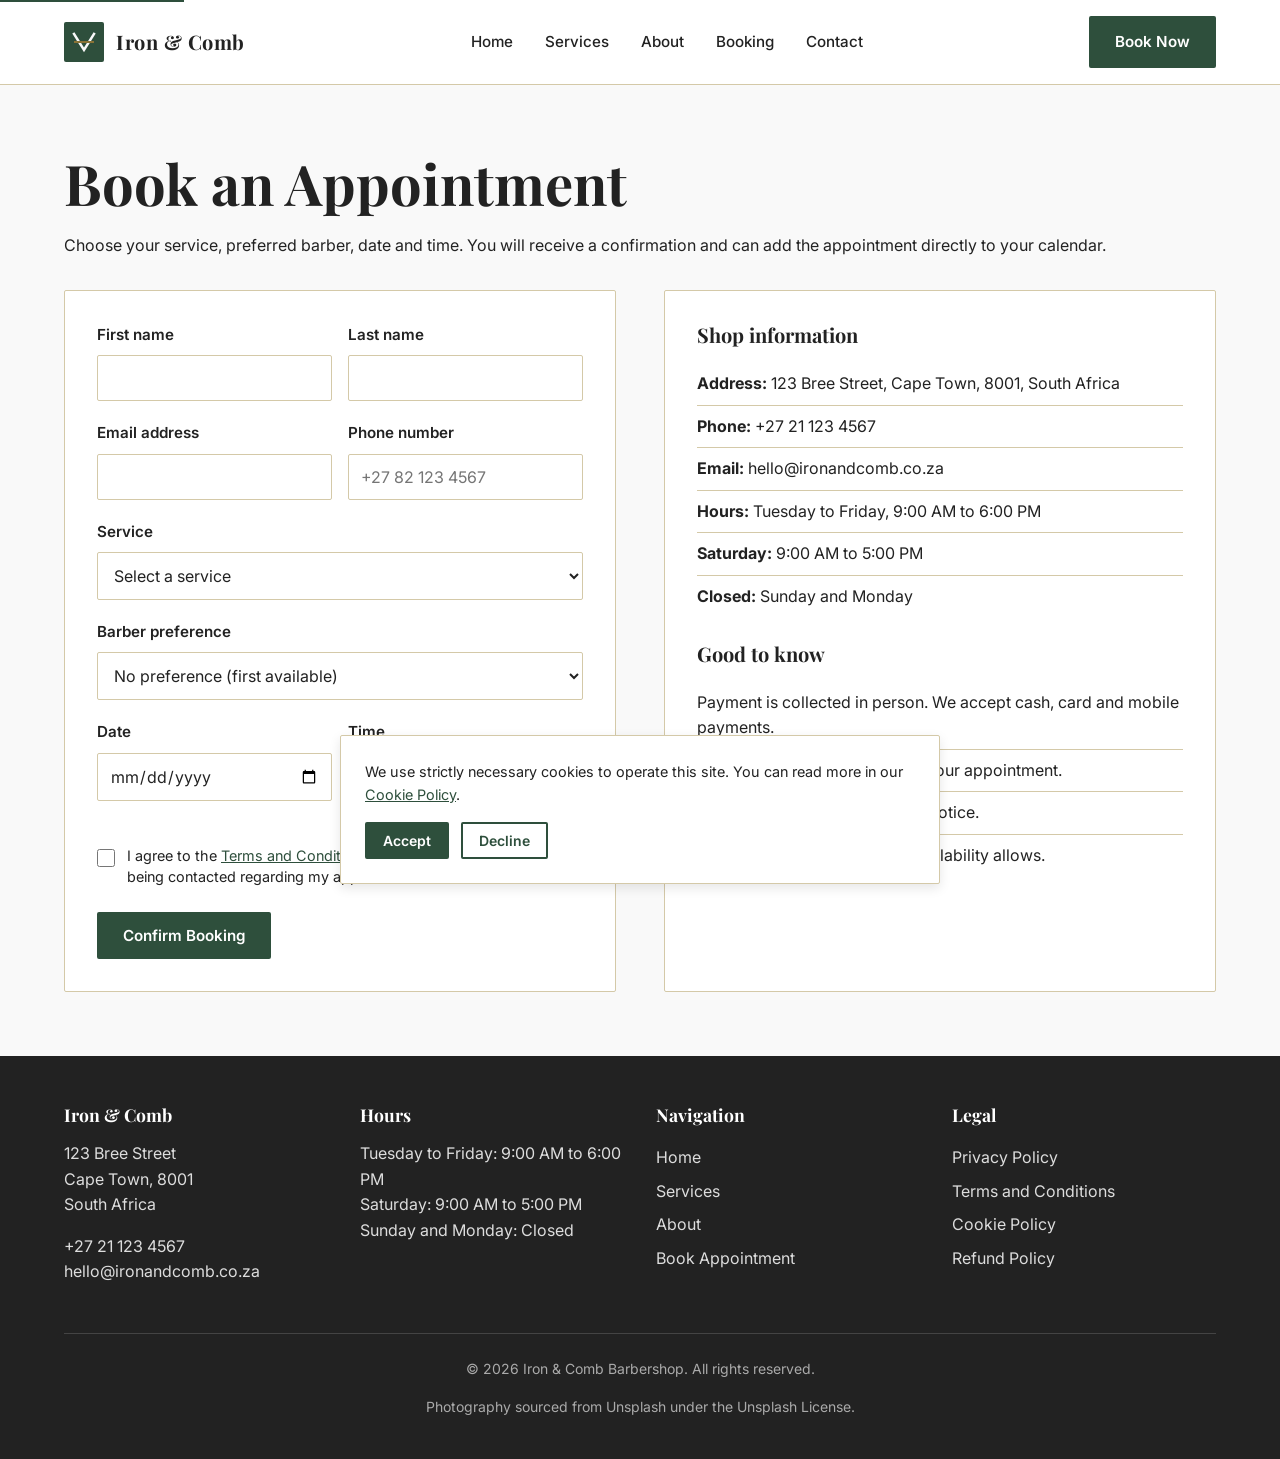
==== booking.html @ 12a13edd "Initial commit" ====
<!-- Head and Header remain identical -->
<!DOCTYPE html>
<html lang="en-ZA">
<head>
  <meta charset="UTF-8">
  <meta name="viewport" content="width=device-width, initial-scale=1.0">
  <title>Book an Appointment | Iron & Comb Barbershop</title>
  <meta name="description" content="Book a haircut, fade, beard trim or shave at Iron & Comb Barbershop in Cape Town. Choose your service, barber, date and time.">
  <link rel="icon" type="image/x-icon" href="/favicon.ico">
  <link rel="apple-touch-icon" href="/apple-touch-icon.png">
  <link href="https://fonts.googleapis.com/css2?family=Inter:wght@400;500;600;700&family=Playfair+Display:wght@700&display=swap" rel="stylesheet">
  <link rel="stylesheet" href="styles.css">
</head>
<body>
  <a href="#main" class="skip-link">Skip to main content</a>
  <header class="site-header">
    <div class="header-inner">
      <a href="/" class="logo" aria-label="Iron and Comb home">
        <span class="logo-mark" aria-hidden="true"><svg width="40" height="40" viewBox="0 0 40 40" fill="none"><rect width="40" height="40" rx="2" fill="#2E4F3C"/><path d="M10 12 L20 28 L30 12" stroke="#F9F9F9" stroke-width="2.5" fill="none" stroke-linecap="square"/><line x1="10" y1="20" x2="30" y2="20" stroke="#8A7336" stroke-width="2"/></svg></span>
        <span class="logo-text">Iron &amp; Comb</span>
      </a>
      <nav class="main-nav" aria-label="Primary"><ul><li><a href="/">Home</a></li><li><a href="/services.html">Services</a></li><li><a href="/about.html">About</a></li><li><a href="/booking.html">Booking</a></li><li><a href="/booking.html#contact">Contact</a></li></ul></nav>
      <a href="/booking.html" class="btn header-cta">Book Now</a>
      <button class="menu-toggle" aria-label="Toggle menu" aria-expanded="false"><svg viewBox="0 0 24 24" fill="none" stroke-width="2" stroke-linecap="square"><line x1="3" y1="6" x2="21" y2="6"/><line x1="3" y1="12" x2="21" y2="12"/><line x1="3" y1="18" x2="21" y2="18"/></svg></button>
    </div>
  </header>

  <main id="main">
    <section>
      <div class="container">
        <h1>Book an Appointment</h1>
        <p>Choose your service, preferred barber, date and time. You will receive a confirmation and can add the appointment directly to your calendar.</p>

        <div class="booking-layout">
          <form class="booking-form" id="bookingForm" novalidate>
            <!-- Form fields remain identical to previous version -->
            <div class="form-row">
              <div class="form-group">
                <label for="firstName">First name</label>
                <input type="text" id="firstName" name="firstName" required autocomplete="given-name">
                <div class="form-error" id="error-firstName" role="alert"></div>
              </div>
              <div class="form-group">
                <label for="lastName">Last name</label>
                <input type="text" id="lastName" name="lastName" required autocomplete="family-name">
                <div class="form-error" id="error-lastName" role="alert"></div>
              </div>
            </div>

            <div class="form-row">
              <div class="form-group">
                <label for="email">Email address</label>
                <input type="email" id="email" name="email" required autocomplete="email">
                <div class="form-error" id="error-email" role="alert"></div>
              </div>
              <div class="form-group">
                <label for="phone">Phone number</label>
                <input type="tel" id="phone" name="phone" required autocomplete="tel" placeholder="+27 82 123 4567">
                <div class="form-error" id="error-phone" role="alert"></div>
              </div>
            </div>

            <div class="form-group">
              <label for="service">Service</label>
              <select id="service" name="service" required>
                <option value="">Select a service</option>
                <option value="classic">Classic Haircut (R250)</option>
                <option value="fade">Skin Fade (R300)</option>
                <option value="beard">Beard Trim (R150)</option>
                <option value="shave">Hot Towel Shave (R350)</option>
                <option value="kids">Kids Cut (R180)</option>
                <option value="full">The Full Service (R550)</option>
              </select>
              <div class="form-error" id="error-service" role="alert"></div>
            </div>

            <div class="form-group">
              <label for="barber">Barber preference</label>
              <select id="barber" name="barber">
                <option value="no-preference">No preference (first available)</option>
                <option value="marcus">Marcus Cole</option>
                <option value="elena">Elena Rostova</option>
                <option value="david">David Okafor</option>
              </select>
            </div>

            <div class="form-row">
              <div class="form-group">
                <label for="bookingDate">Date</label>
                <input type="date" id="bookingDate" name="date" required>
                <div class="form-error" id="error-date" role="alert"></div>
              </div>
              <div class="form-group">
                <label for="bookingTime">Time</label>
                <select id="bookingTime" name="time" required>
                  <option value="">Select a time</option>
                  <option value="09:00">9:00 AM</option>
                  <option value="09:45">9:45 AM</option>
                  <option value="10:30">10:30 AM</option>
                  <option value="11:15">11:15 AM</option>
                  <option value="12:00">12:00 PM</option>
                  <option value="13:00">1:00 PM</option>
                  <option value="13:45">1:45 PM</option>
                  <option value="14:30">2:30 PM</option>
                  <option value="15:15">3:15 PM</option>
                  <option value="16:00">4:00 PM</option>
                  <option value="16:45">4:45 PM</option>
                </select>
                <div class="form-error" id="error-time" role="alert"></div>
              </div>
            </div>

            <div class="form-consent">
              <input type="checkbox" id="termsConsent" name="consent" required>
              <label for="termsConsent">
                I agree to the <a href="/terms.html" target="_blank" rel="noopener">Terms and Conditions</a> and
                <a href="/privacy.html" target="_blank" rel="noopener">Privacy Policy</a>. I consent to being contacted regarding my appointment.
              </label>
            </div>
            <div class="form-error" id="error-consent" role="alert"></div>

            <button type="submit" class="btn">Confirm Booking</button>
          </form>

          <aside class="booking-info" id="contact">
            <h3>Shop information</h3>
            <ul>
              <li><strong>Address:</strong> 123 Bree Street, Cape Town, 8001, South Africa</li>
              <li><strong>Phone:</strong> +27 21 123 4567</li>
              <li><strong>Email:</strong> hello@ironandcomb.co.za</li>
              <li><strong>Hours:</strong> Tuesday to Friday, 9:00 AM to 6:00 PM</li>
              <li><strong>Saturday:</strong> 9:00 AM to 5:00 PM</li>
              <li><strong>Closed:</strong> Sunday and Monday</li>
            </ul>
            <h3 style="margin-top: 1.5rem;">Good to know</h3>
            <ul>
              <li>Payment is collected in person. We accept cash, card and mobile payments.</li>
              <li>Please arrive 5 minutes before your appointment.</li>
              <li>Cancellations require 24 hours notice.</li>
              <li>Walk-ins are welcome when availability allows.</li>
            </ul>
          </aside>
        </div>

        <div class="booking-success" id="bookingSuccess">
          <h2>Booking confirmed</h2>
          <p>Thank you. Your appointment details are below. You can add them to your calendar using the button.</p>
          <div class="booking-summary" id="bookingSummary"></div>
          <button type="button" class="btn" id="downloadCalendar">Add to Calendar</button>
          <p style="margin-top: 1.5rem;"><a href="/">Return to homepage</a></p>
        </div>
      </div>
    </section>
  </main>

  <!-- Footer, Modal, and Cookie Banner identical to index.html -->
  <footer class="site-footer">
    <div class="container">
      <div class="footer-grid">
        <div><h4>Iron &amp; Comb</h4><p>123 Bree Street<br>Cape Town, 8001<br>South Africa</p><p>+27 21 123 4567<br>hello@ironandcomb.co.za</p></div>
        <div><h4>Hours</h4><p>Tuesday to Friday: 9:00 AM to 6:00 PM<br>Saturday: 9:00 AM to 5:00 PM<br>Sunday and Monday: Closed</p></div>
        <div><h4>Navigation</h4><ul><li><a href="/">Home</a></li><li><a href="/services.html">Services</a></li><li><a href="/about.html">About</a></li><li><a href="/booking.html">Book Appointment</a></li></ul></div>
        <div><h4>Legal</h4><ul><li><a href="/privacy.html">Privacy Policy</a></li><li><a href="/terms.html">Terms and Conditions</a></li><li><a href="/cookies.html">Cookie Policy</a></li><li><a href="/refunds.html">Refund Policy</a></li></ul></div>
      </div>
      <div class="footer-bottom"><p>&copy; <span id="year"></span> Iron &amp; Comb Barbershop. All rights reserved.</p><p>Photography sourced from Unsplash under the Unsplash License.</p></div>
    </div>
  </footer>

  <div class="modal-overlay" id="promoModal" role="dialog" aria-modal="true" aria-labelledby="promoTitle">
    <div class="modal">
      <button class="modal-close" id="modalClose" aria-label="Close promotion">&times;</button>
      <h2 id="promoTitle">First visit with us?</h2>
      <p>Mention this page when you arrive and receive a complimentary hot towel with any haircut or shave.</p>
      <a href="/booking.html" class="btn">Book Your Appointment</a>
    </div>
  </div>

  <div class="cookie-banner" id="cookieBanner" role="dialog" aria-label="Cookie consent">
    <p>We use strictly necessary cookies to operate this site. You can read more in our <a href="/cookies.html">Cookie Policy</a>.</p>
    <div class="cookie-actions">
      <button class="btn" id="cookieAccept">Accept</button>
      <button class="btn btn-secondary" id="cookieDecline">Decline</button>
    </div>
  </div>

  <script src="main.js"></script>
  <script>document.getElementById('year').textContent = new Date().getFullYear();</script>
</body>
</html>
---- styles.css ----
/* === RESET & BASE === */
*, *::before, *::after {
    box-sizing: border-box;
    margin: 0;
    padding: 0;
  }
  
  :root {
    --color-bg: #F9F9F9;
    --color-surface: #FFFFFF;
    --color-text: #222222;
    --color-text-muted: #555555;
    --color-accent: #2E4F3C;
    --color-accent-hover: #1F3628;
    --color-border: #D4C9A8;
    --color-brass: #8A7336;
    --color-error: #8B2E2E;
    --font-heading: 'Playfair Display', Georgia, serif;
    --font-body: 'Inter', -apple-system, BlinkMacSystemFont, sans-serif;
    --radius: 2px;
    --container: 1200px;
  }
  
  html {
    scroll-behavior: smooth;
  }
  
  body {
    font-family: var(--font-body);
    background: var(--color-bg);
    color: var(--color-text);
    line-height: 1.6;
    -webkit-font-smoothing: antialiased;
  }
  
  /* === ACCESSIBILITY === */
  *:focus-visible {
    outline: 3px solid var(--color-accent);
    outline-offset: 2px;
  }
  
  .skip-link {
    position: absolute;
    top: -40px;
    left: 0;
    background: var(--color-accent);
    color: #fff;
    padding: 8px 16px;
    z-index: 1000;
    text-decoration: none;
  }
  .skip-link:focus {
    top: 0;
  }
  
  .sr-only {
    position: absolute;
    width: 1px;
    height: 1px;
    padding: 0;
    margin: -1px;
    overflow: hidden;
    clip: rect(0,0,0,0);
    border: 0;
  }
  
  /* === TYPOGRAPHY === */
  h1, h2, h3, h4 {
    font-family: var(--font-heading);
    font-weight: 700;
    line-height: 1.2;
    color: var(--color-text);
  }
  h1 { font-size: clamp(2rem, 5vw, 3.5rem); margin-bottom: 1rem; }
  h2 { font-size: clamp(1.5rem, 3.5vw, 2.25rem); margin-bottom: 1rem; }
  h3 { font-size: 1.25rem; margin-bottom: 0.5rem; }
  p { margin-bottom: 1rem; }
  a { color: var(--color-accent); text-decoration: underline; }
  a:hover { color: var(--color-accent-hover); }
  
  /* === LAYOUT === */
  .container {
    max-width: var(--container);
    margin: 0 auto;
    padding: 0 1.5rem;
  }
  section {
    padding: 4rem 0;
  }
  
  /* === HEADER === */
  .site-header {
    background: var(--color-surface);
    border-bottom: 1px solid var(--color-border);
    position: sticky;
    top: 0;
    z-index: 100;
  }
  .header-inner {
    display: flex;
    align-items: center;
    justify-content: space-between;
    padding: 1rem 1.5rem;
    max-width: var(--container);
    margin: 0 auto;
  }
  .logo {
    display: flex;
    align-items: center;
    gap: 0.75rem;
    text-decoration: none;
    color: var(--color-text);
  }
  .logo-mark {
    width: 40px;
    height: 40px;
    display: inline-flex;
    align-items: center;
    justify-content: center;
  }
  .logo-text {
    font-family: var(--font-heading);
    font-size: 1.25rem;
    font-weight: 700;
    letter-spacing: 0.5px;
  }
  
  .main-nav ul {
    display: flex;
    gap: 2rem;
    list-style: none;
  }
  .main-nav a {
    text-decoration: none;
    color: var(--color-text);
    font-weight: 500;
    font-size: 0.95rem;
  }
  .main-nav a:hover {
    color: var(--color-accent);
  }
  
  .btn {
    display: inline-block;
    padding: 0.75rem 1.5rem;
    border: 2px solid var(--color-accent);
    border-radius: var(--radius);
    background: var(--color-accent);
    color: #fff;
    font-weight: 600;
    text-decoration: none;
    cursor: pointer;
    font-size: 0.95rem;
    transition: background 0.15s ease, color 0.15s ease;
    font-family: var(--font-body);
  }
  .btn:hover {
    background: var(--color-accent-hover);
    color: #fff;
  }
  .btn-secondary {
    background: transparent;
    color: var(--color-accent);
  }
  .btn-secondary:hover {
    background: var(--color-accent);
    color: #fff;
  }
  
  .menu-toggle {
    display: none;
    background: none;
    border: none;
    cursor: pointer;
    padding: 0.5rem;
  }
  .menu-toggle svg {
    width: 28px;
    height: 28px;
    stroke: var(--color-text);
  }
  
  /* === HERO === */
  .hero {
    background: linear-gradient(rgba(0,0,0,0.55), rgba(0,0,0,0.55)), url('images/hero.jpg') center/cover no-repeat;
    color: #fff;
    padding: 6rem 0;
    text-align: center;
  }
  .hero h1 {
    color: #fff;
    max-width: 720px;
    margin: 0 auto 1rem;
  }
  .hero p {
    max-width: 600px;
    margin: 0 auto 2rem;
    font-size: 1.125rem;
  }
  .hero-actions {
    display: flex;
    gap: 1rem;
    justify-content: center;
    flex-wrap: wrap;
  }
  .hero .btn-secondary {
    color: #fff;
    border-color: #fff;
  }
  .hero .btn-secondary:hover {
    background: #fff;
    color: var(--color-text);
  }
  
  /* === SERVICES === */
  .services-grid {
    display: grid;
    grid-template-columns: repeat(auto-fit, minmax(280px, 1fr));
    gap: 2rem;
    margin-top: 2rem;
  }
  .service-card {
    background: var(--color-surface);
    border: 1px solid var(--color-border);
    border-radius: var(--radius);
    padding: 2rem;
  }
  .service-card h3 {
    font-family: var(--font-heading);
    margin-bottom: 0.5rem;
  }
  .service-price {
    font-size: 1.5rem;
    font-weight: 700;
    color: var(--color-accent);
    margin: 1rem 0;
  }
  .service-card ul {
    list-style: none;
    margin-top: 1rem;
  }
  .service-card li {
    padding: 0.25rem 0;
    padding-left: 1.25rem;
    position: relative;
    font-size: 0.95rem;
  }
  .service-card li::before {
    content: '';
    position: absolute;
    left: 0;
    top: 0.75rem;
    width: 6px;
    height: 6px;
    background: var(--color-accent);
  }
  
  /* === ABOUT === */
  .about-grid {
    display: grid;
    grid-template-columns: 1fr 1fr;
    gap: 3rem;
    align-items: center;
  }
  .about-grid img {
    width: 100%;
    height: auto;
    border-radius: var(--radius);
    display: block;
  }
  .barbers-grid {
    display: grid;
    grid-template-columns: repeat(auto-fit, minmax(260px, 1fr));
    gap: 2rem;
    margin-top: 2rem;
  }
  .barber-card {
    background: var(--color-surface);
    border: 1px solid var(--color-border);
    border-radius: var(--radius);
    overflow: hidden;
  }
  .barber-card img {
    width: 100%;
    height: 280px;
    object-fit: cover;
    display: block;
  }
  .barber-card-body {
    padding: 1.5rem;
  }
  .barber-card h3 {
    font-family: var(--font-heading);
  }
  .barber-role {
    color: var(--color-brass);
    font-size: 0.9rem;
    font-weight: 600;
    text-transform: uppercase;
    letter-spacing: 0.5px;
    margin-bottom: 0.75rem;
  }
  
  /* === BOOKING FORM === */
  .booking-layout {
    display: grid;
    grid-template-columns: 1fr 1fr;
    gap: 3rem;
    margin-top: 2rem;
  }
  .booking-info {
    background: var(--color-surface);
    border: 1px solid var(--color-border);
    border-radius: var(--radius);
    padding: 2rem;
  }
  .booking-info h3 {
    margin-bottom: 1rem;
  }
  .booking-info ul {
    list-style: none;
  }
  .booking-info li {
    padding: 0.5rem 0;
    border-bottom: 1px solid var(--color-border);
  }
  .booking-info li:last-child {
    border-bottom: none;
  }
  
  .booking-form {
    background: var(--color-surface);
    border: 1px solid var(--color-border);
    border-radius: var(--radius);
    padding: 2rem;
  }
  .form-group {
    margin-bottom: 1.25rem;
  }
  .form-group label {
    display: block;
    font-weight: 600;
    margin-bottom: 0.5rem;
    font-size: 0.95rem;
  }
  .form-group input,
  .form-group select,
  .form-group textarea {
    width: 100%;
    padding: 0.75rem;
    border: 1px solid var(--color-border);
    border-radius: var(--radius);
    font-family: var(--font-body);
    font-size: 1rem;
    background: #fff;
    color: var(--color-text);
  }
  .form-group input:focus,
  .form-group select:focus,
  .form-group textarea:focus {
    border-color: var(--color-accent);
  }
  .form-row {
    display: grid;
    grid-template-columns: 1fr 1fr;
    gap: 1rem;
  }
  .form-consent {
    display: flex;
    gap: 0.75rem;
    align-items: flex-start;
    margin: 1.5rem 0;
  }
  .form-consent input[type="checkbox"] {
    margin-top: 0.25rem;
    width: 18px;
    height: 18px;
    flex-shrink: 0;
  }
  .form-consent label {
    font-size: 0.9rem;
    font-weight: 400;
    line-height: 1.5;
  }
  .form-error {
    color: var(--color-error);
    font-size: 0.875rem;
    margin-top: 0.25rem;
    display: none;
  }
  .form-error.visible {
    display: block;
  }
  
  .booking-success {
    display: none;
    background: var(--color-surface);
    border: 2px solid var(--color-accent);
    border-radius: var(--radius);
    padding: 2rem;
    text-align: center;
  }
  .booking-success.visible {
    display: block;
  }
  .booking-summary {
    background: var(--color-bg);
    border: 1px solid var(--color-border);
    border-radius: var(--radius);
    padding: 1.5rem;
    margin: 1.5rem 0;
    text-align: left;
  }
  .booking-summary dl {
    display: grid;
    grid-template-columns: auto 1fr;
    gap: 0.5rem 1rem;
  }
  .booking-summary dt {
    font-weight: 600;
  }
  
  /* === FOOTER === */
  .site-footer {
    background: var(--color-text);
    color: #ddd;
    padding: 3rem 0 1.5rem;
  }
  .footer-grid {
    display: grid;
    grid-template-columns: repeat(auto-fit, minmax(220px, 1fr));
    gap: 2rem;
    margin-bottom: 2rem;
  }
  .footer-grid h4 {
    color: #fff;
    font-family: var(--font-heading);
    margin-bottom: 1rem;
    font-size: 1.1rem;
  }
  .footer-grid ul {
    list-style: none;
  }
  .footer-grid li {
    padding: 0.25rem 0;
  }
  .footer-grid a {
    color: #ddd;
    text-decoration: none;
  }
  .footer-grid a:hover {
    color: #fff;
    text-decoration: underline;
  }
  .footer-bottom {
    border-top: 1px solid #444;
    padding-top: 1.5rem;
    text-align: center;
    font-size: 0.875rem;
    color: #aaa;
  }
  
  /* === LEGAL PAGES === */
  .legal-content {
    max-width: 800px;
    margin: 0 auto;
    background: var(--color-surface);
    border: 1px solid var(--color-border);
    border-radius: var(--radius);
    padding: 3rem;
  }
  .legal-content h2 {
    margin-top: 2rem;
    font-family: var(--font-heading);
  }
  .legal-content h2:first-of-type {
    margin-top: 0;
  }
  .legal-content ul {
    margin: 1rem 0 1rem 1.5rem;
  }
  .legal-content li {
    margin-bottom: 0.5rem;
  }
  .legal-updated {
    color: var(--color-text-muted);
    font-size: 0.875rem;
    margin-bottom: 2rem;
  }
  
  /* === MODAL === */
  .modal-overlay {
    display: none;
    position: fixed;
    inset: 0;
    background: rgba(0,0,0,0.6);
    z-index: 200;
    align-items: center;
    justify-content: center;
    padding: 1rem;
  }
  .modal-overlay.active {
    display: flex;
  }
  .modal {
    background: var(--color-surface);
    border-radius: var(--radius);
    max-width: 480px;
    width: 100%;
    padding: 2.5rem;
    position: relative;
    border: 1px solid var(--color-border);
  }
  .modal-close {
    position: absolute;
    top: 1rem;
    right: 1rem;
    background: none;
    border: none;
    font-size: 1.5rem;
    cursor: pointer;
    color: var(--color-text-muted);
    padding: 0.25rem 0.5rem;
    line-height: 1;
  }
  .modal h2 {
    font-family: var(--font-heading);
    margin-bottom: 1rem;
  }
  .modal p {
    margin-bottom: 1.5rem;
  }
  
  /* === COOKIE BANNER === */
  .cookie-banner {
    display: none;
    position: fixed;
    bottom: 1rem;
    left: 1rem;
    right: 1rem;
    max-width: 600px;
    margin: 0 auto;
    background: var(--color-surface);
    border: 1px solid var(--color-border);
    border-radius: var(--radius);
    padding: 1.5rem;
    z-index: 150;
    box-shadow: 0 4px 12px rgba(0,0,0,0.1);
  }
  .cookie-banner.active {
    display: block;
  }
  .cookie-banner p {
    font-size: 0.9rem;
    margin-bottom: 1rem;
  }
  .cookie-actions {
    display: flex;
    gap: 0.75rem;
    flex-wrap: wrap;
  }
  .cookie-actions .btn {
    padding: 0.5rem 1rem;
    font-size: 0.875rem;
  }
  
  /* === RESPONSIVE === */
  @media (max-width: 768px) {
    .menu-toggle {
      display: block;
    }
    .main-nav {
      display: none;
      position: absolute;
      top: 100%;
      left: 0;
      right: 0;
      background: var(--color-surface);
      border-bottom: 1px solid var(--color-border);
      padding: 1rem 1.5rem;
    }
    .main-nav.open {
      display: block;
    }
    .main-nav ul {
      flex-direction: column;
      gap: 1rem;
    }
    .header-cta {
      display: none;
    }
    .about-grid,
    .booking-layout {
      grid-template-columns: 1fr;
    }
    .form-row {
      grid-template-columns: 1fr;
    }
    .hero {
      padding: 4rem 0;
    }
    section {
      padding: 3rem 0;
    }
    .legal-content {
      padding: 1.5rem;
    }
  }
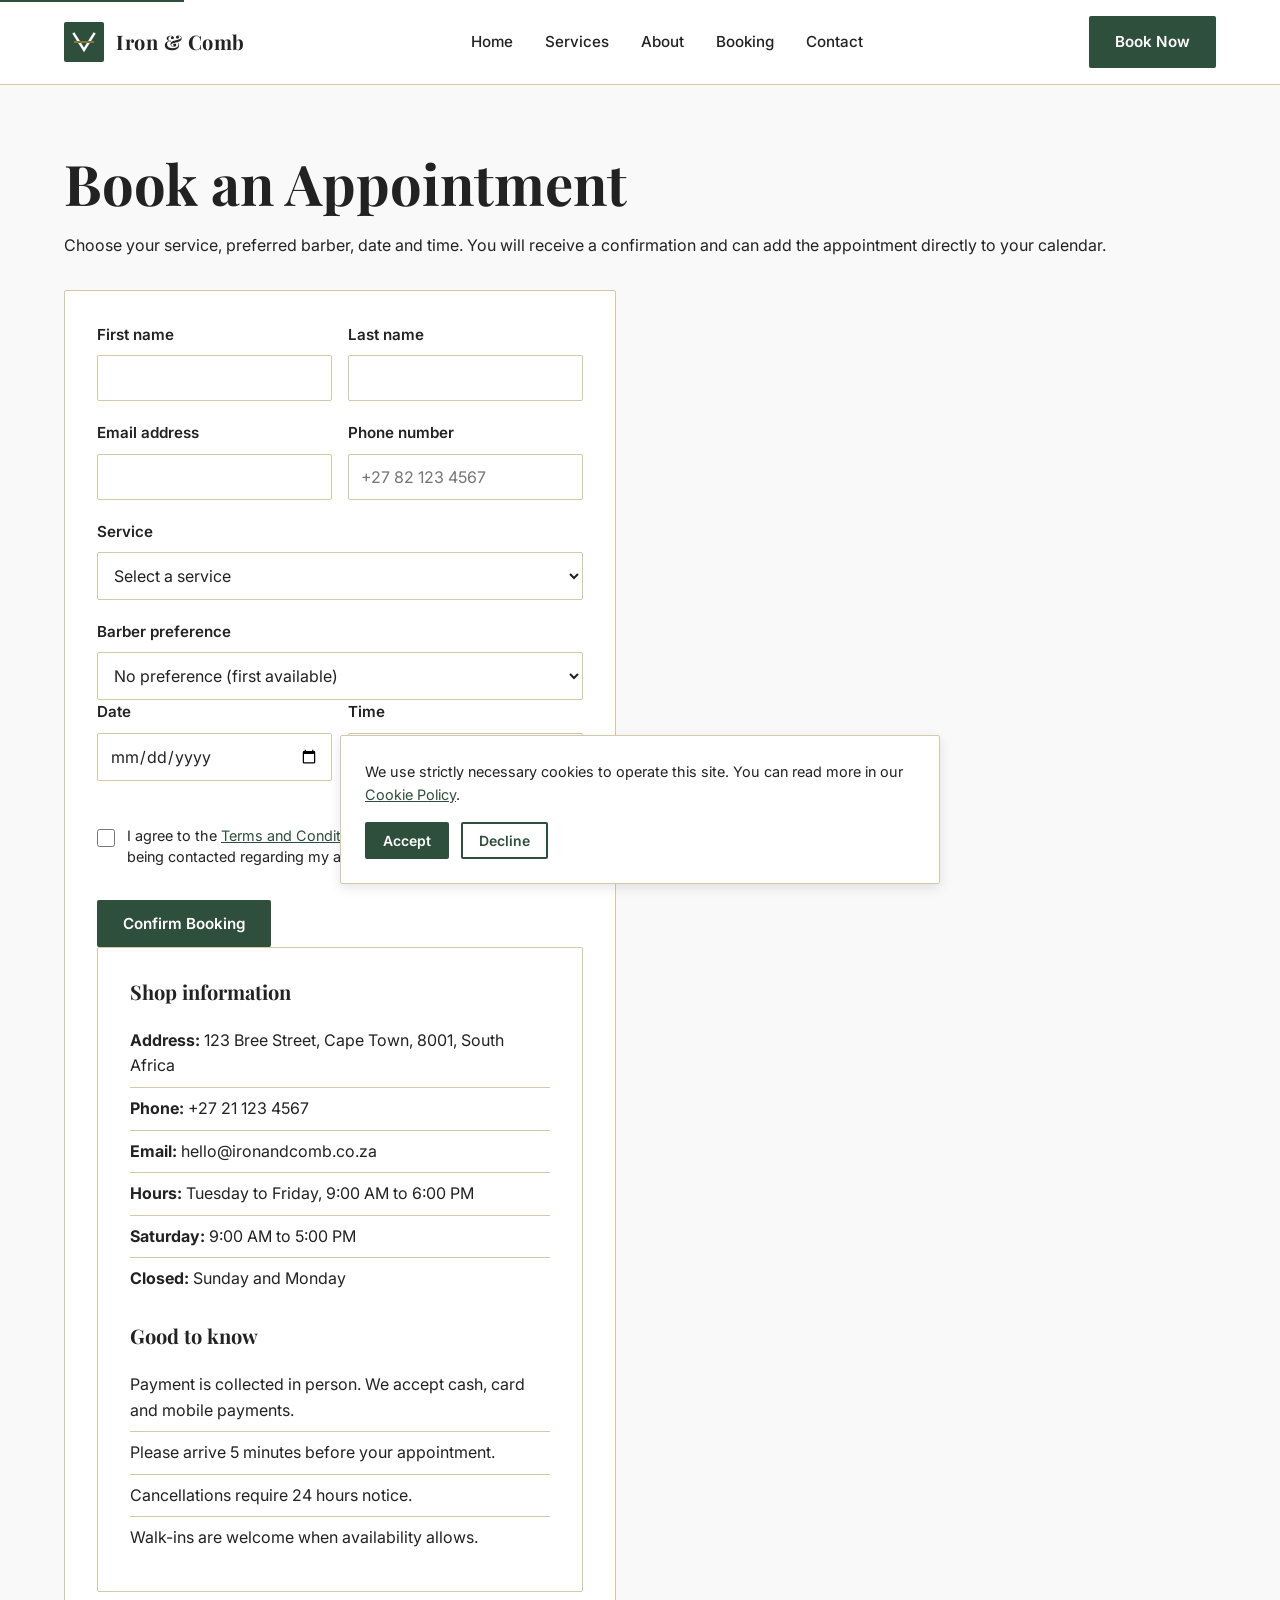
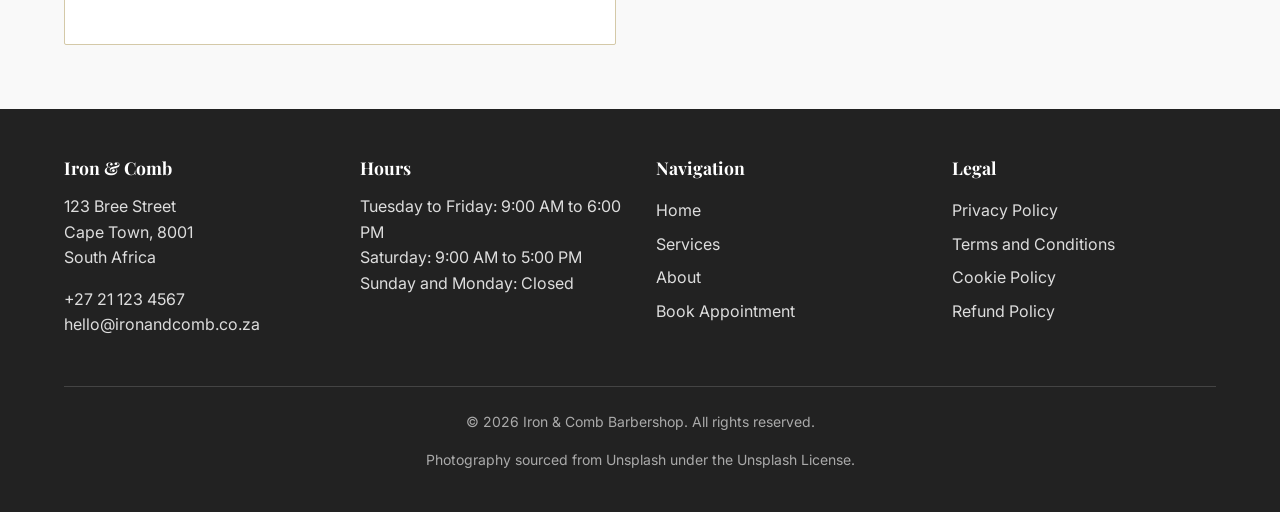
==== commit 7c2afae4: "Update barber options in booking form" ====
--- a/booking.html
+++ b/booking.html
@@ -1,4 +1,4 @@
-<!-- Head and Header remain identical -->
+
 <!DOCTYPE html>
 <html lang="en-ZA">
 <head>
@@ -77,12 +77,12 @@
             <div class="form-group">
               <label for="barber">Barber preference</label>
               <select id="barber" name="barber">
-                <option value="no-preference">No preference (first available)</option>
-                <option value="marcus">Marcus Cole</option>
-                <option value="elena">Elena Rostova</option>
-                <option value="david">David Okafor</option>
+                  <option value="no-preference">No preference (first available)</option>
+                  <option value="marcus">Marcus Cole</option>
+                  <option value="jonas">Jonas De Vries</option>
+                  <option value="david">David Okafor</option>
+                  <option value="leo">Leo Venter</option>
               </select>
-            </div>
 
             <div class="form-row">
               <div class="form-group">
@@ -186,4 +186,4 @@
   <script src="main.js"></script>
   <script>document.getElementById('year').textContent = new Date().getFullYear();</script>
 </body>
-</html>+</html>
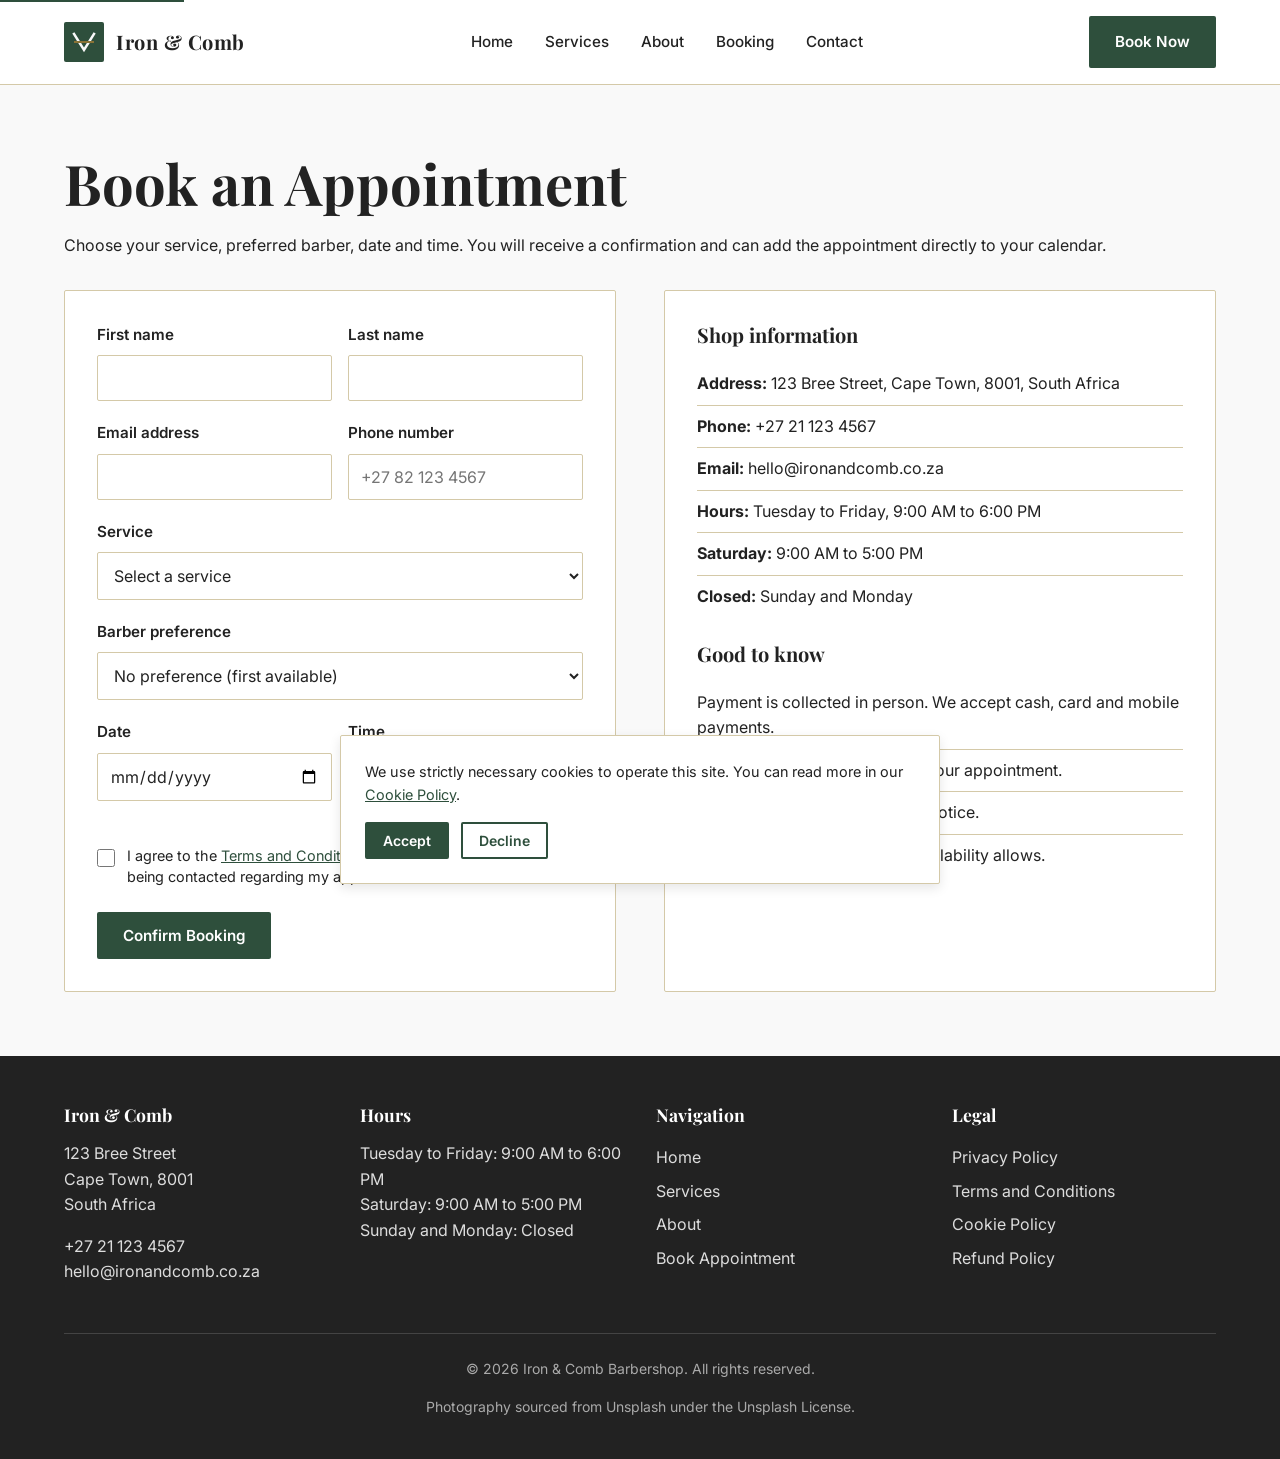
==== commit efb9ace8: "Fix HTML formatting in booking.html" ====
--- a/booking.html
+++ b/booking.html
@@ -83,6 +83,7 @@
                   <option value="david">David Okafor</option>
                   <option value="leo">Leo Venter</option>
               </select>
+            </div>
 
             <div class="form-row">
               <div class="form-group">
